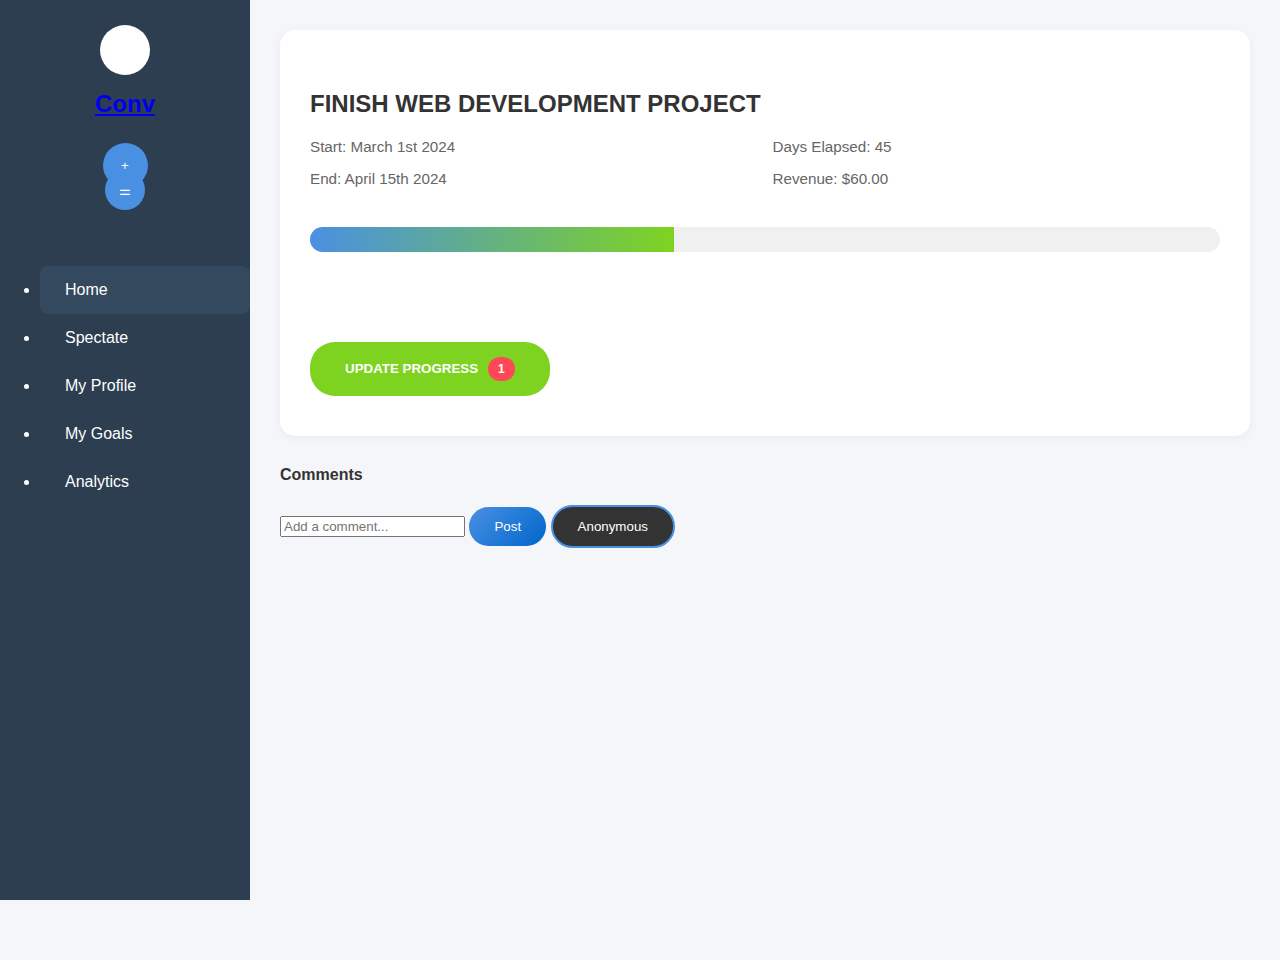
==== index.html @ 946d6f75 "Update index.html" ====
<!DOCTYPE html>
<html lang="en">
<head>
    <meta charset="UTF-8">
    <title>Goal Achiever</title>
    <link rel="stylesheet" href="styles.css">
    <style>
        :root {
            --sidebar-width: 250px;
            --collapsed-width: 80px;
            --primary-color: #4a90e2;
        }

        /* MAIN CONTENT STYLING */
        .example-goal {
            padding: 40px 30px;
            margin-bottom: 30px;
            min-height: 220px;
            display: flex;
            flex-direction: column;
            justify-content: space-between;
            background: white;
            border-radius: 15px;
            box-shadow: 0 2px 10px rgba(0,0,0,0.05);
        }

        .update-button {
            margin-top: 50px;
            align-self: flex-start;
        }

        .progress-bar {
            margin: 20px 0 40px 0;
        }

        /* BALANCE DISPLAY */
        .balance {
            position: fixed;
            top: 20px;
            right: 20px;
            background: var(--primary-color);
            color: white;
            padding: 12px 25px;
            border-radius: 25px;
            box-shadow: 0 2px 5px rgba(0,0,0,0.1);
            z-index: 1000;
        }
    </style>
</head>
<body>
    <!-- SIDEBAR -->
    <div class="sidebar" id="sidebar">
        <div class="sidebar-header">
            <a href="index.html" class="logo-link">
                <div class="logo-placeholder"></div>
                <h2 class="brand-name">Conv</h2>
            </a>
            <button class="toggle-btn" onclick="toggleSidebar()">☰</button>
            <button class="new-goal-btn" onclick="showCreateModal()">+</button>
        </div>

        <nav class="nav-items">
            <ul>
                <li class="nav-item"><a href="index.html">Home</a></li>
                <li class="nav-item"><a href="spectate.html">Spectate</a></li>
                <li class="nav-item"><a href="profile.html">My Profile</a></li>
                <li class="nav-item"><a href="goals.html">My Goals</a></li>
                <li class="nav-item"><a href="analytics.html">Analytics</a></li>
            </ul>
        </nav>
    </div>

    <!-- MAIN CONTENT -->
    <div class="main-content" id="mainContent">
        <!-- PINNED GOAL -->
        <div class="example-goal">
            <h2>FINISH WEB DEVELOPMENT PROJECT</h2>
            <div class="project-meta">
                <div>Start: March 1st 2024</div>
                <div>Days Elapsed: 45</div>
                <div>End: April 15th 2024</div>
                <div>Revenue: $60.00</div>
            </div>
            <div class="progress-bar">
                <div class="progress" style="width: 40%"></div>
            </div>
            <button class="update-button" onclick="updateProgress('example')">
                UPDATE PROGRESS
                <span class="pending-badge">1</span>
            </button>
        </div>

        <!-- COMMENT SYSTEM -->
        <div class="comment-section" id="commentSection">
            <h4>Comments</h4>
            <div class="comment-input-group">
                <input type="text" id="commentInput" placeholder="Add a comment...">
                <button class="comment-btn" onclick="postComment()">Post</button>
                <button class="comment-btn anonymous-btn" onclick="postComment(true)">Anonymous</button>
            </div>
        </div>

        <!-- CREATE GOAL MODAL -->
        <div class="modal" id="createModal">
            <h2>Create New Goal</h2>
            <input type="text" id="goalName" placeholder="Goal Name" class="form-input">
            <input type="date" id="startDate" class="form-input">
            <input type="date" id="endDate" class="form-input">
            <textarea id="goalDescription" class="form-input" placeholder="Description"></textarea>
            <div class="modal-actions">
                <button onclick="createGoal()">Create</button>
                <button onclick="hideCreateModal()">Cancel</button>
            </div>
        </div>
    </div>

    <script src="app.js"></script>
</body>
</html>
---- styles.css ----
:root {  
    --primary-color: #4a90e2;  
    --success-color: #7ed321;  
    --danger-color: #ff4757;  
    --bg-color: #2c3e50;  
    --sidebar-width: 250px;  
    --collapsed-width: 80px;  
    --text-color: #333;  
}  

body {  
    font-family: 'Segoe UI', Tahoma, Geneva, Verdana, sans-serif;  
    margin: 0;  
    background: #f5f6fa;  
    color: var(--text-color);  
    transition: margin-left 0.3s;  
}  

/* ======== SIDEBAR SYSTEM ======== */  
.sidebar {  
    width: var(--sidebar-width);  
    height: 100vh;  
    position: fixed;  
    top: 0;  
    left: 0;  
    background: var(--bg-color);  
    color: white;  
    transition: 0.3s;  
    overflow-x: hidden;  
    z-index: 1000;  
    display: flex;  
    flex-direction: column;  
}  

.sidebar-header {  
    padding: 25px 20px;  
    text-align: center;  
    min-height: 180px;  
    position: relative;  
}  

.logo-placeholder {  
    width: 50px;  
    height: 50px;  
    background: #fff;  
    border-radius: 50%;  
    margin: 0 auto 15px;  
}  

.brand-name {  
    margin: 0 0 25px 0;  
    font-size: 1.5rem;  
    transition: opacity 0.3s;  
}  

.new-goal-btn {  
    width: 45px;  
    height: 45px;  
    border-radius: 50%;  
    background: var(--primary-color);  
    color: white;  
    border: none;  
    cursor: pointer;  
    margin: 0 auto;  
    display: block;  
    position: relative;  
    z-index: 1;  
}  

.toggle-btn {  
    position: absolute;  
    bottom: 20px;  
    left: 50%;  
    transform: translateX(-50%);  
    background: var(--primary-color);  
    color: white;  
    width: 40px;  
    height: 40px;  
    border-radius: 50%;  
    border: none;  
    cursor: pointer;  
    margin-top: auto;  
}  

/* Collapsed State */  
.sidebar.collapsed {  
    width: var(--collapsed-width);  
}  

.sidebar.collapsed .brand-name,  
.sidebar.collapsed .nav-items {  
    display: none;  
}  

.sidebar.collapsed .logo-placeholder {  
    margin: 15px auto;  
}  

.sidebar.collapsed .new-goal-btn {  
    margin: 10px auto;  
}  

/* Navigation */  
.nav-items {  
    list-style: none;  
    padding: 0;  
    margin: 20px 0;  
    flex-grow: 1;  
}  

.nav-item {  
    padding: 15px 25px;  
    cursor: pointer;  
    transition: 0.2s;  
}  

.nav-item:hover {  
    background-color: #34495e;  
}  

.nav-item a {  
    color: inherit;  
    text-decoration: none;  
    display: block;  
    width: 100%;  
}  

/* Active State */  
.nav-item.active {  
    background: #34495e;  
    border-radius: 8px;  
}  

/* ======== MAIN CONTENT ======== */  
.main-content {  
    margin-left: var(--sidebar-width);  
    padding: 30px;  
    transition: margin-left 0.3s;  
    min-height: 100vh;  
}  

.sidebar.collapsed ~ .main-content {  
    margin-left: var(--collapsed-width);  
}  

/* ======== GOAL SYSTEM ======== */  
.progress-header {  
    background: white;  
    padding: 25px;  
    border-radius: 15px;  
    margin-bottom: 40px;  
    box-shadow: 0 2px 10px rgba(0,0,0,0.05);  
}  

.project-title {  
    font-size: 1.6rem;  
    margin-bottom: 10px;  
    color: var(--primary-color);  
}  

.project-meta {  
    display: grid;  
    grid-template-columns: repeat(2, 1fr);  
    gap: 15px;  
    margin-bottom: 20px;  
    color: #666;  
    font-size: 0.95rem;  
}  

.progress-bar {  
    height: 25px;  
    background: #f0f0f0;  
    border-radius: 15px;  
    overflow: hidden;  
}  

.progress {  
    height: 100%;  
    background: linear-gradient(90deg, var(--primary-color), var(--success-color));  
    transition: width 0.5s ease;  
}  

/* ======== BUTTONS ======== */  
.update-section {  
    margin: 40px 0 20px 0;  
}  

.update-button {  
    padding: 15px 35px;  
    background: var(--success-color);  
    border: none;  
    border-radius: 25px;  
    color: white;  
    font-weight: bold;  
    cursor: pointer;  
    transition: transform 0.2s;  
    display: flex;  
    align-items: center;  
}  

.comment-btn {  
    background: linear-gradient(135deg, var(--primary-color), #0066cc);  
    border-radius: 25px;  
    padding: 12px 25px;  
    border: none;  
    color: white !important;  
    transition: transform 0.2s;  
}  

.anonymous-btn {  
    background: #333 !important;  
    border: 2px solid var(--primary-color) !important;  
}  

/* ======== MISC COMPONENTS ======== */  
.balance {  
    position: fixed;  
    top: 20px;  
    right: 20px;  
    background: var(--primary-color);  
    color: white;  
    padding: 12px 25px;  
    border-radius: 25px;  
    box-shadow: 0 2px 5px rgba(0,0,0,0.1);  
    z-index: 1000;  
}  

.modal {  
    display: none;  
    position: fixed;  
    top: 50%;  
    left: 50%;  
    transform: translate(-50%, -50%);  
    background: white;  
    border-radius: 15px;  
    padding: 30px;  
    box-shadow: 0 0 30px rgba(0,0,0,0.2);  
    z-index: 1001;  
    max-width: 500px;  
    width: 90%;  
}  

.notification-panel {  
    position: fixed;  
    bottom: 30px;  
    right: 30px;  
    padding: 15px 25px;  
    border-radius: 10px;  
    color: white;  
    animation: slideIn 0.5s ease, fadeOut 1s ease 4s forwards;  
}  

@keyframes slideIn {  
    from { transform: translateX(100%); }  
    to { transform: translateX(0); }  
}  

@keyframes fadeOut {  
    from { opacity: 1; }  
    to { opacity: 0; }  
}  

.pending-notification {  
    background: var(--danger-color);  
}  

.success-notification {  
    background: var(--success-color);  
}  

.example-goal {  
    background: white;  
    padding: 25px;  
    border-radius: 15px;  
    box-shadow: 0 2px 10px rgba(0,0,0,0.05);  
    margin-bottom: 25px;  
}  

.form-input {  
    display: block;  
    width: 100%;  
    padding: 10px;  
    margin: 10px 0;  
    border: 1px solid #ddd;  
    border-radius: 5px;  
}  

.modal-actions {  
    display: flex;  
    gap: 10px;  
    margin-top: 20px;  
}  

.modal-actions button {  
    flex: 1;  
    padding: 10px;  
    border: none;  
    border-radius: 5px;  
    cursor: pointer;  
}  

.pending-badge {  
    background: var(--danger-color);  
    color: white;  
    padding: 5px 10px;  
    border-radius: 15px;  
    margin-left: 10px;  
    font-size: 0.9em;  
}  

#Conv { /* If it's using an ID */
  color: white !important;
}

/* OR if it's a class or HTML element */
h1, .header-title { 
  color: white !important;
}

#Conv {
  text-decoration: none !important;
  border-bottom: none !important;
}
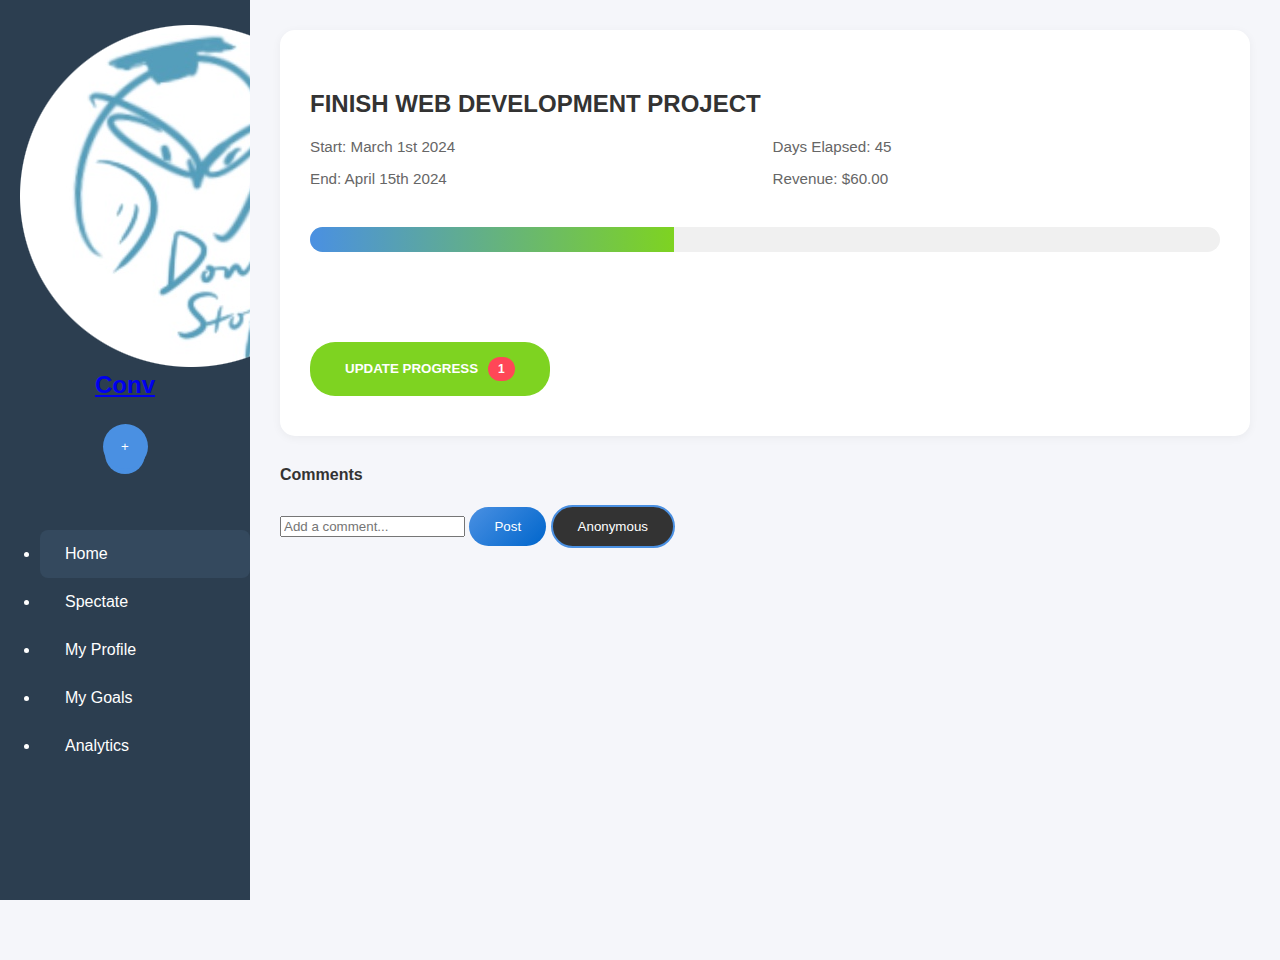
==== commit 807e7600: "Update index.html" ====
--- a/index.html
+++ b/index.html
@@ -52,7 +52,7 @@
     <div class="sidebar" id="sidebar">
         <div class="sidebar-header">
             <a href="index.html" class="logo-link">
-                <div class="logo-placeholder"></div>
+                <img src="logo.jpg" alt="Conv Logo" class="logo-image">
                 <h2 class="brand-name">Conv</h2>
             </a>
             <button class="toggle-btn" onclick="toggleSidebar()">☰</button>
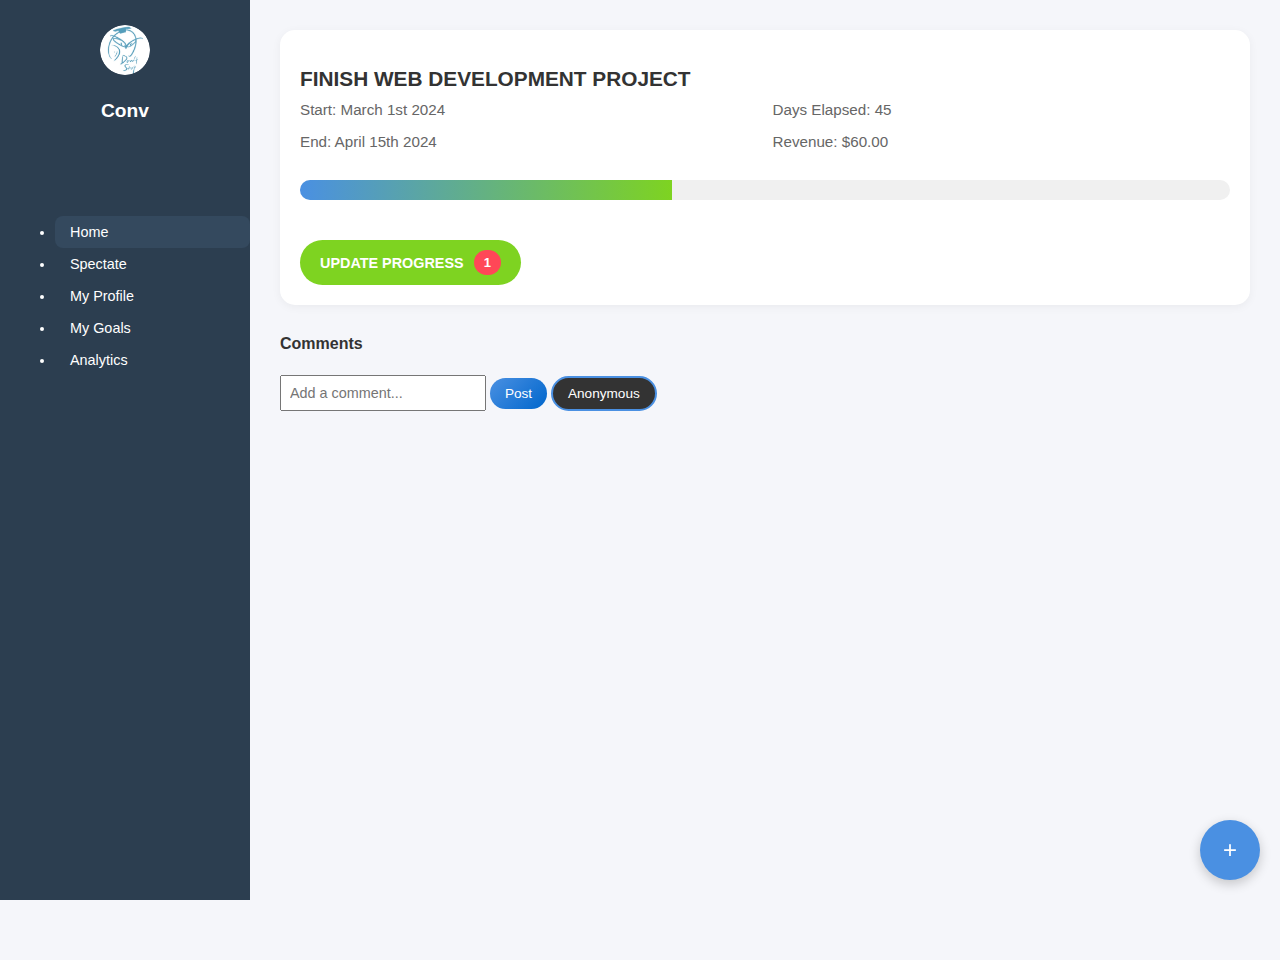
==== commit c336e12a: "Update index.html" ====
--- a/index.html
+++ b/index.html
@@ -9,6 +9,30 @@
             --sidebar-width: 250px;
             --collapsed-width: 80px;
             --primary-color: #4a90e2;
+        }
+
+        /* NEW FLOATING BUTTON STYLES */
+        .floating-new-goal-btn {
+            position: fixed;
+            bottom: 20px;
+            right: 20px;
+            width: 60px;
+            height: 60px;
+            border-radius: 50%;
+            background: var(--primary-color);
+            color: white;
+            border: none;
+            cursor: pointer;
+            box-shadow: 0 4px 12px rgba(0,0,0,0.2);
+            font-size: 1.5rem;
+            z-index: 1000;
+        }
+
+        /* UPDATED SIDEBAR TOGGLE POSITION */
+        .sidebar-footer {
+            margin-top: auto;
+            padding: 20px;
+            text-align: center;
         }
 
         /* MAIN CONTENT STYLING */
@@ -55,8 +79,6 @@
                 <img src="logo.jpg" alt="Conv Logo" class="logo-image">
                 <h2 class="brand-name">Conv</h2>
             </a>
-            <button class="toggle-btn" onclick="toggleSidebar()">☰</button>
-            <button class="new-goal-btn" onclick="showCreateModal()">+</button>
         </div>
 
         <nav class="nav-items">
@@ -68,6 +90,11 @@
                 <li class="nav-item"><a href="analytics.html">Analytics</a></li>
             </ul>
         </nav>
+
+        <!-- COLLAPSE BUTTON AT BOTTOM OF SIDEBAR -->
+        <div class="sidebar-footer">
+            <button class="toggle-btn" onclick="toggleSidebar()">☰</button>
+        </div>
     </div>
 
     <!-- MAIN CONTENT -->
@@ -114,6 +141,9 @@
         </div>
     </div>
 
+    <!-- NEW FLOATING BUTTON AT BOTTOM RIGHT -->
+    <button class="floating-new-goal-btn" onclick="showCreateModal()">+</button>
+
     <script src="app.js"></script>
 </body>
 </html>
--- a/styles.css
+++ b/styles.css
@@ -211,6 +211,38 @@
     background: #333 !important;  
     border: 2px solid var(--primary-color) !important;  
 }  
+
+/* ======== NOTIFICATION SYSTEM ======== */
+.notification-panel {
+    position: fixed;
+    bottom: 30px;
+    right: 30px;
+    padding: 15px 25px;
+    border-radius: 10px;
+    color: white;
+    font-weight: 500;
+    z-index: 9999;
+    box-shadow: 0 3px 10px rgba(0,0,0,0.2);
+    animation: slideIn 0.3s ease, fadeOut 0.5s ease 2.5s forwards;
+}
+
+.success-notification {
+    background: #4CAF50;
+}
+
+.danger-notification {
+    background: #f44336;
+}
+
+@keyframes slideIn {
+    from { transform: translateX(100%); }
+    to { transform: translateX(0); }
+}
+
+@keyframes fadeOut {
+    from { opacity: 1; }
+    to { opacity: 0; }
+}
 
 /* ======== MISC COMPONENTS ======== */  
 .balance {  
@@ -240,34 +272,6 @@
     width: 90%;  
 }  
 
-.notification-panel {  
-    position: fixed;  
-    bottom: 30px;  
-    right: 30px;  
-    padding: 15px 25px;  
-    border-radius: 10px;  
-    color: white;  
-    animation: slideIn 0.5s ease, fadeOut 1s ease 4s forwards;  
-}  
-
-@keyframes slideIn {  
-    from { transform: translateX(100%); }  
-    to { transform: translateX(0); }  
-}  
-
-@keyframes fadeOut {  
-    from { opacity: 1; }  
-    to { opacity: 0; }  
-}  
-
-.pending-notification {  
-    background: var(--danger-color);  
-}  
-
-.success-notification {  
-    background: var(--success-color);  
-}  
-
 .example-goal {  
     background: white;  
     padding: 25px;  
@@ -308,16 +312,112 @@
     font-size: 0.9em;  
 }  
 
-#Conv { /* If it's using an ID */
-  color: white !important;
-}
-
-/* OR if it's a class or HTML element */
-h1, .header-title { 
-  color: white !important;
-}
-
-#Conv {
-  text-decoration: none !important;
-  border-bottom: none !important;
-}
+#Conv {  
+  color: white !important;  
+  text-decoration: none !important;  
+  border-bottom: none !important;  
+}  
+
+.logo-image {  
+  width: 50px;  
+  height: 50px;  
+  object-fit: contain;  
+  border-radius: 50%;  
+  margin: 0 auto 15px;  
+}  
+
+.logo-link {  
+  display: flex;  
+  flex-direction: column;  
+  align-items: center;  
+  text-decoration: none;  
+  margin-bottom: 25px;  
+}  
+
+.brand-name {  
+  font-size: 1.5rem;  
+  color: white;  
+  margin: 15px 0 0 0;  
+}  
+
+.logo-placeholder {  
+  display: none !important;  
+}  
+
+.sidebar-header {  
+  padding: 25px 20px;  
+  text-align: center;  
+  position: relative;  
+  min-height: auto;  
+}  
+
+.new-goal-btn {  
+  position: absolute;  
+  bottom: 20px;  
+  left: 50%;  
+  transform: translateX(-50%);  
+}  
+
+.toggle-btn {  
+  display: none;  
+}
+
+/* ======== QUICK FIXES FOR OVERSIZED ELEMENTS ======== */
+/* Base font size reduction */
+body {
+  font-size: 14px !important;
+}
+
+/* Header sizing fixes */
+.brand-name {
+  font-size: 1.2rem !important;
+  margin: 10px 0 !important;
+}
+
+/* Navigation menu fixes */
+.nav-items {
+  font-size: 0.9rem !important;
+  padding-left: 15px !important;
+}
+
+.nav-item {
+  padding: 8px 15px !important;
+}
+
+/* Goal section sizing */
+.example-goal {
+  padding: 20px !important;
+  min-height: auto !important;
+}
+
+.example-goal h2 {
+  font-size: 1.3rem !important;
+  margin-bottom: 10px !important;
+}
+
+/* Progress section fixes */
+.update-button {
+  margin-top: 20px !important;
+  padding: 10px 20px !important;
+  font-size: 0.9rem !important;
+}
+
+.progress-bar {
+  margin: 10px 0 20px 0 !important;
+  height: 20px !important;
+}
+
+/* Comments section fixes */
+.comment-section h4 {
+  font-size: 1rem !important;
+}
+
+.comment-input-group input {
+  padding: 8px !important;
+  font-size: 0.9rem !important;
+}
+
+.comment-btn {
+  padding: 8px 15px !important;
+  font-size: 0.85rem !important;
+}
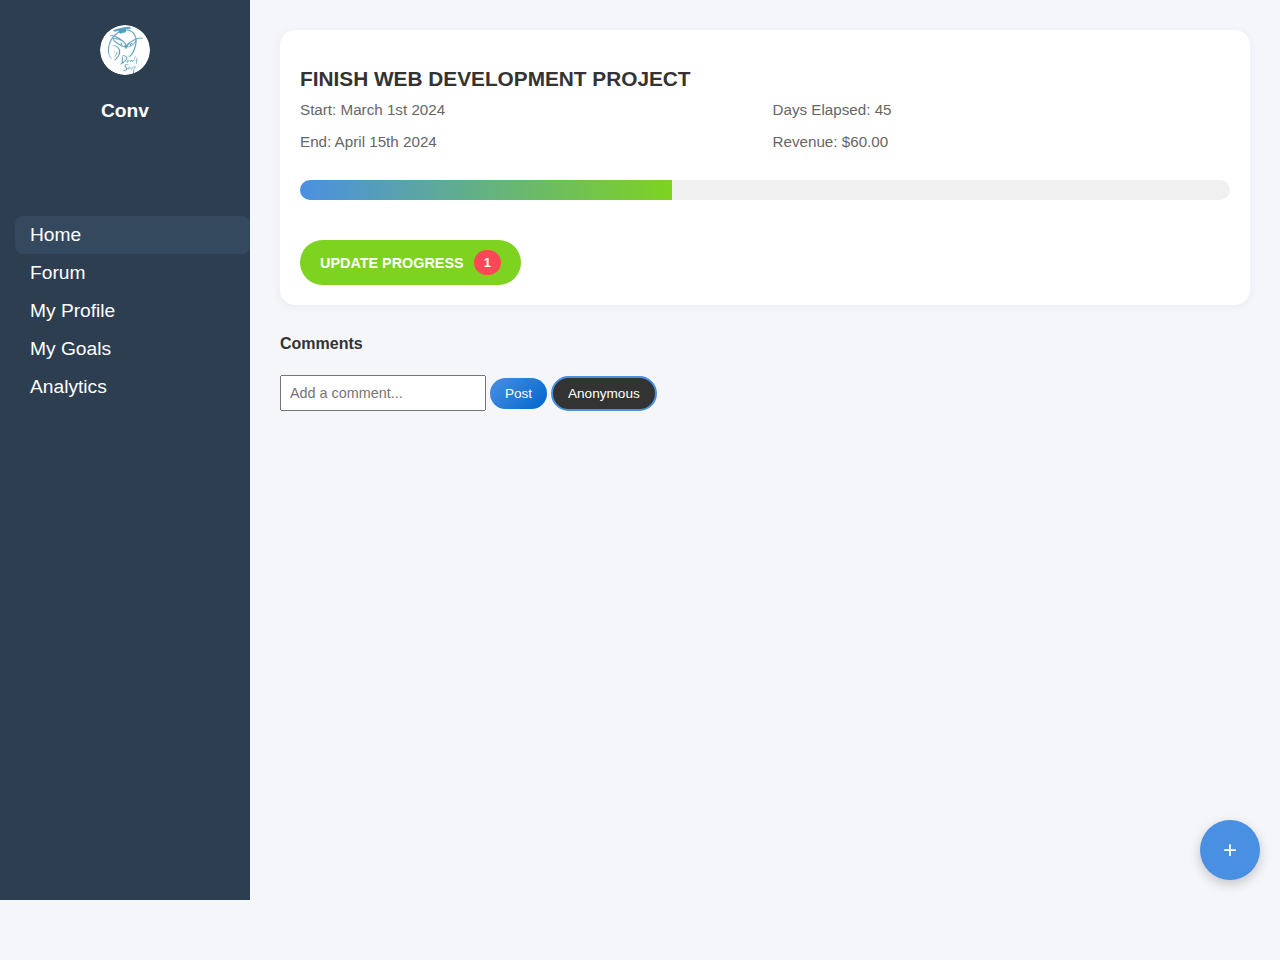
==== commit a2266655: "Update index.html" ====
--- a/index.html
+++ b/index.html
@@ -11,7 +11,23 @@
             --primary-color: #4a90e2;
         }
 
-        /* NEW FLOATING BUTTON STYLES */
+        /* SIDEBAR IMPROVEMENTS */
+        .nav-items ul {
+            list-style-type: none;
+            padding-left: 0;
+        }
+
+        .nav-items a {
+            font-size: 1.2rem;
+            color: white;
+            text-decoration: none;
+        }
+
+        .nav-item {
+            padding: 15px 25px;
+        }
+
+        /* FLOATING BUTTON */
         .floating-new-goal-btn {
             position: fixed;
             bottom: 20px;
@@ -26,13 +42,6 @@
             box-shadow: 0 4px 12px rgba(0,0,0,0.2);
             font-size: 1.5rem;
             z-index: 1000;
-        }
-
-        /* UPDATED SIDEBAR TOGGLE POSITION */
-        .sidebar-footer {
-            margin-top: auto;
-            padding: 20px;
-            text-align: center;
         }
 
         /* MAIN CONTENT STYLING */
@@ -69,6 +78,13 @@
             box-shadow: 0 2px 5px rgba(0,0,0,0.1);
             z-index: 1000;
         }
+
+        /* SIDEBAR FOOTER */
+        .sidebar-footer {
+            margin-top: auto;
+            padding: 20px;
+            text-align: center;
+        }
     </style>
 </head>
 <body>
@@ -84,14 +100,14 @@
         <nav class="nav-items">
             <ul>
                 <li class="nav-item"><a href="index.html">Home</a></li>
-                <li class="nav-item"><a href="spectate.html">Spectate</a></li>
+                <li class="nav-item"><a href="spectate.html">Forum</a></li>
                 <li class="nav-item"><a href="profile.html">My Profile</a></li>
                 <li class="nav-item"><a href="goals.html">My Goals</a></li>
                 <li class="nav-item"><a href="analytics.html">Analytics</a></li>
             </ul>
         </nav>
 
-        <!-- COLLAPSE BUTTON AT BOTTOM OF SIDEBAR -->
+        <!-- COLLAPSE BUTTON -->
         <div class="sidebar-footer">
             <button class="toggle-btn" onclick="toggleSidebar()">☰</button>
         </div>
@@ -141,7 +157,7 @@
         </div>
     </div>
 
-    <!-- NEW FLOATING BUTTON AT BOTTOM RIGHT -->
+    <!-- FLOATING BUTTON -->
     <button class="floating-new-goal-btn" onclick="showCreateModal()">+</button>
 
     <script src="app.js"></script>
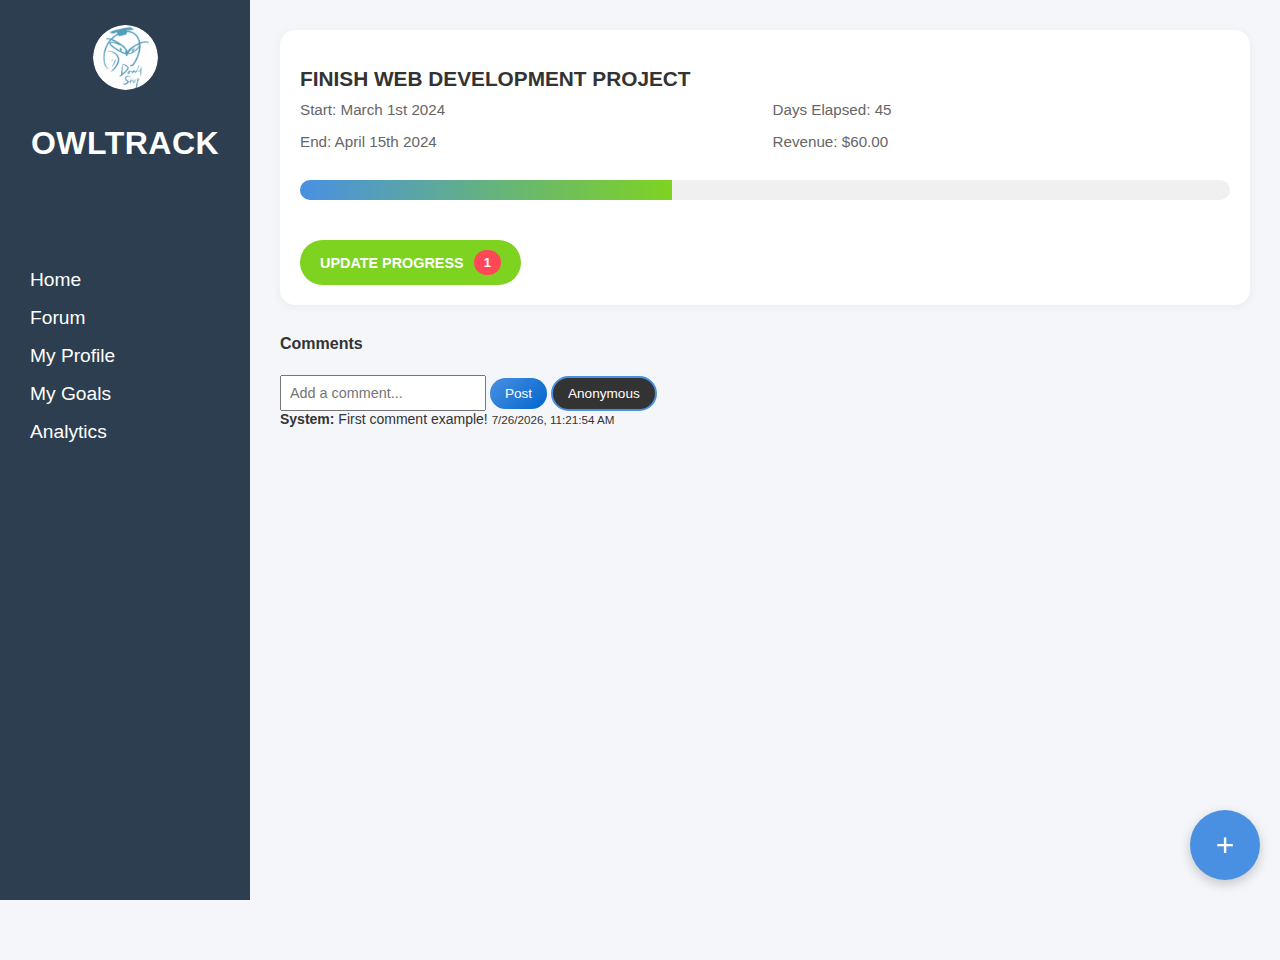
==== commit 97df0bef: "Update index.html" ====
--- a/index.html
+++ b/index.html
@@ -2,7 +2,7 @@
 <html lang="en">
 <head>
     <meta charset="UTF-8">
-    <title>Goal Achiever</title>
+    <title>Goal Achiever - Owltrack</title>
     <link rel="stylesheet" href="styles.css">
     <style>
         :root {
@@ -11,6 +11,19 @@
             --primary-color: #4a90e2;
         }
 
+        /* ENHANCED LOGO AND BRANDING */
+        .logo-image {
+            width: 65px !important;  /* Increased from 50px */
+            height: 65px !important;
+            margin: 0 auto 20px !important;
+        }
+
+        .brand-name {
+            font-size: 2rem !important;  /* Increased from 1.5rem */
+            margin: 15px 0 !important;
+            letter-spacing: 0.5px;
+        }
+
         /* SIDEBAR IMPROVEMENTS */
         .nav-items ul {
             list-style-type: none;
@@ -25,6 +38,7 @@
 
         .nav-item {
             padding: 15px 25px;
+            transition: background 0.3s ease;
         }
 
         /* FLOATING BUTTON */
@@ -32,16 +46,19 @@
             position: fixed;
             bottom: 20px;
             right: 20px;
-            width: 60px;
-            height: 60px;
+            width: 70px;  /* Slightly larger */
+            height: 70px;
             border-radius: 50%;
             background: var(--primary-color);
             color: white;
             border: none;
             cursor: pointer;
             box-shadow: 0 4px 12px rgba(0,0,0,0.2);
-            font-size: 1.5rem;
+            font-size: 2rem;  /* Larger "+" symbol */
             z-index: 1000;
+            display: flex;
+            align-items: center;
+            justify-content: center;
         }
 
         /* MAIN CONTENT STYLING */
@@ -60,6 +77,8 @@
         .update-button {
             margin-top: 50px;
             align-self: flex-start;
+            padding: 15px 35px;
+            font-size: 1.1rem;
         }
 
         .progress-bar {
@@ -73,17 +92,23 @@
             right: 20px;
             background: var(--primary-color);
             color: white;
-            padding: 12px 25px;
+            padding: 15px 30px;
             border-radius: 25px;
             box-shadow: 0 2px 5px rgba(0,0,0,0.1);
             z-index: 1000;
+            font-size: 1.1rem;
         }
 
         /* SIDEBAR FOOTER */
         .sidebar-footer {
             margin-top: auto;
-            padding: 20px;
+            padding: 25px;
             text-align: center;
+        }
+
+        .toggle-btn {
+            font-size: 1.5rem;
+            padding: 12px;
         }
     </style>
 </head>
@@ -92,8 +117,8 @@
     <div class="sidebar" id="sidebar">
         <div class="sidebar-header">
             <a href="index.html" class="logo-link">
-                <img src="logo.jpg" alt="Conv Logo" class="logo-image">
-                <h2 class="brand-name">Conv</h2>
+                <img src="logo.jpg" alt="Owltrack Logo" class="logo-image">
+                <h2 class="brand-name">OWLTRACK</h2>
             </a>
         </div>
 
@@ -141,6 +166,9 @@
                 <button class="comment-btn" onclick="postComment()">Post</button>
                 <button class="comment-btn anonymous-btn" onclick="postComment(true)">Anonymous</button>
             </div>
+            <div class="comments-container" id="commentsContainer">
+                <!-- Comments will be dynamically inserted here -->
+            </div>
         </div>
 
         <!-- CREATE GOAL MODAL -->
@@ -160,6 +188,38 @@
     <!-- FLOATING BUTTON -->
     <button class="floating-new-goal-btn" onclick="showCreateModal()">+</button>
 
-    <script src="app.js"></script>
+    <script>
+        // Comment System Functionality
+        let comments = [
+            {text: "First comment example!", author: "System", date: new Date().toLocaleString()}
+        ];
+
+        function displayComments() {
+            const container = document.getElementById('commentsContainer');
+            container.innerHTML = comments.map(comment => `
+                <div class="comment">
+                    <strong>${comment.author}:</strong> 
+                    ${comment.text}
+                    <small>${comment.date}</small>
+                </div>
+            `).join('');
+        }
+
+        function postComment(isAnonymous = false) {
+            const input = document.getElementById('commentInput');
+            if (input.value.trim()) {
+                comments.push({
+                    text: input.value,
+                    author: isAnonymous ? 'Anonymous' : 'You',
+                    date: new Date().toLocaleString()
+                });
+                input.value = '';
+                displayComments();
+            }
+        }
+
+        // Initialize comments
+        displayComments();
+    </script>
 </body>
 </html>
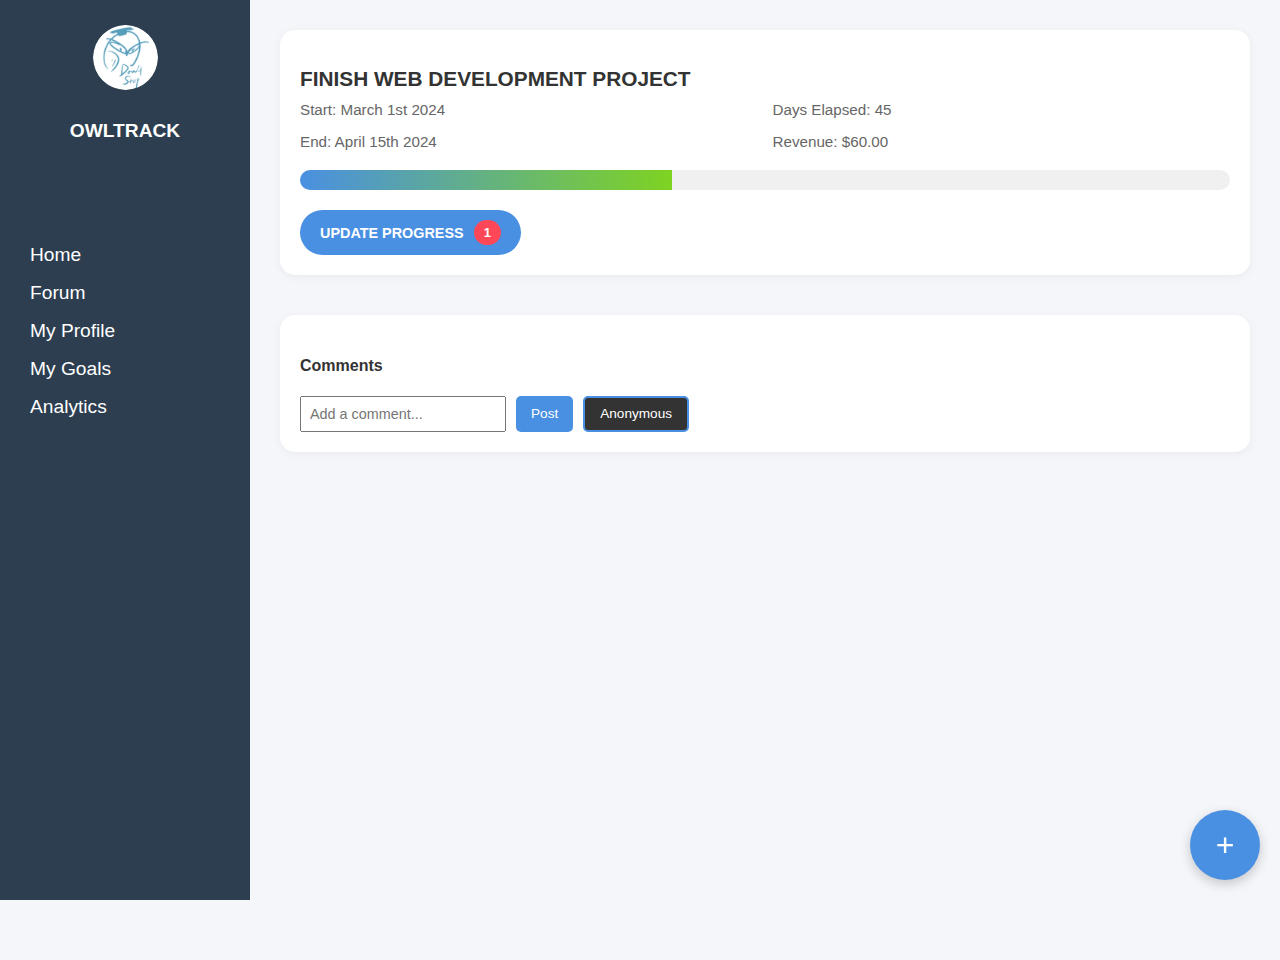
==== commit c9111ab5: "Update index.html" ====
--- a/index.html
+++ b/index.html
@@ -11,34 +11,89 @@
             --primary-color: #4a90e2;
         }
 
+        /* SIDEBAR COLLAPSE STYLES */
+        .sidebar {
+            width: var(--sidebar-width);
+            height: 100vh;
+            position: fixed;
+            background: #2c3e50;
+            transition: width 0.3s ease;
+            overflow: hidden;
+        }
+
+        .sidebar.collapsed {
+            width: var(--collapsed-width);
+        }
+
+        .sidebar.collapsed .brand-name,
+        .sidebar.collapsed .nav-items,
+        .sidebar.collapsed .logo-link {
+            display: none;
+        }
+
+        .sidebar.collapsed .logo-image {
+            width: 50px;
+            height: 50px;
+            margin: 15px auto;
+            display: block;
+        }
+
         /* ENHANCED LOGO AND BRANDING */
         .logo-image {
-            width: 65px !important;  /* Increased from 50px */
-            height: 65px !important;
-            margin: 0 auto 20px !important;
+            width: 65px;
+            height: 65px;
+            margin: 0 auto 20px;
+            display: block;
+            transition: all 0.3s ease;
         }
 
         .brand-name {
-            font-size: 2rem !important;  /* Increased from 1.5rem */
-            margin: 15px 0 !important;
-            letter-spacing: 0.5px;
-        }
-
-        /* SIDEBAR IMPROVEMENTS */
+            font-size: 2rem;
+            margin: 15px 0;
+            text-align: center;
+            color: white;
+            transition: opacity 0.3s ease;
+        }
+
+        /* NAVIGATION STYLES */
         .nav-items ul {
             list-style-type: none;
             padding-left: 0;
         }
 
-        .nav-items a {
-            font-size: 1.2rem;
-            color: white;
-            text-decoration: none;
-        }
-
         .nav-item {
             padding: 15px 25px;
             transition: background 0.3s ease;
+        }
+
+        .nav-item a {
+            font-size: 1.2rem;
+            color: white;
+            text-decoration: none;
+            display: block;
+        }
+
+        .nav-item:hover {
+            background-color: #34495e;
+        }
+
+        /* COLLAPSE BUTTON STYLES */
+        .sidebar-footer {
+            margin-top: auto;
+            padding: 25px;
+            text-align: center;
+        }
+
+        .toggle-btn {
+            background: var(--primary-color);
+            color: white;
+            border: none;
+            padding: 12px;
+            border-radius: 5px;
+            cursor: pointer;
+            width: 100%;
+            font-size: 1.5rem;
+            transition: transform 0.3s ease;
         }
 
         /* FLOATING BUTTON */
@@ -46,7 +101,7 @@
             position: fixed;
             bottom: 20px;
             right: 20px;
-            width: 70px;  /* Slightly larger */
+            width: 70px;
             height: 70px;
             border-radius: 50%;
             background: var(--primary-color);
@@ -54,7 +109,7 @@
             border: none;
             cursor: pointer;
             box-shadow: 0 4px 12px rgba(0,0,0,0.2);
-            font-size: 2rem;  /* Larger "+" symbol */
+            font-size: 2rem;
             z-index: 1000;
             display: flex;
             align-items: center;
@@ -62,13 +117,20 @@
         }
 
         /* MAIN CONTENT STYLING */
+        .main-content {
+            margin-left: var(--sidebar-width);
+            padding: 30px;
+            transition: margin-left 0.3s ease;
+            min-height: 100vh;
+        }
+
+        .sidebar.collapsed ~ .main-content {
+            margin-left: var(--collapsed-width);
+        }
+
         .example-goal {
             padding: 40px 30px;
             margin-bottom: 30px;
-            min-height: 220px;
-            display: flex;
-            flex-direction: column;
-            justify-content: space-between;
             background: white;
             border-radius: 15px;
             box-shadow: 0 2px 10px rgba(0,0,0,0.05);
@@ -76,39 +138,37 @@
 
         .update-button {
             margin-top: 50px;
-            align-self: flex-start;
             padding: 15px 35px;
             font-size: 1.1rem;
-        }
-
-        .progress-bar {
-            margin: 20px 0 40px 0;
-        }
-
-        /* BALANCE DISPLAY */
-        .balance {
-            position: fixed;
-            top: 20px;
-            right: 20px;
-            background: var(--primary-color);
-            color: white;
-            padding: 15px 30px;
+            background: var(--primary-color);
+            color: white;
+            border: none;
             border-radius: 25px;
-            box-shadow: 0 2px 5px rgba(0,0,0,0.1);
-            z-index: 1000;
-            font-size: 1.1rem;
-        }
-
-        /* SIDEBAR FOOTER */
-        .sidebar-footer {
-            margin-top: auto;
-            padding: 25px;
-            text-align: center;
-        }
-
-        .toggle-btn {
-            font-size: 1.5rem;
-            padding: 12px;
+            cursor: pointer;
+        }
+
+        /* COMMENT SYSTEM STYLES */
+        .comment-section {
+            margin-top: 40px;
+            padding: 20px;
+            background: white;
+            border-radius: 15px;
+            box-shadow: 0 2px 10px rgba(0,0,0,0.05);
+        }
+
+        .comment-input-group {
+            display: flex;
+            gap: 10px;
+            margin-top: 15px;
+        }
+
+        .comment-btn {
+            padding: 10px 20px;
+            background: var(--primary-color);
+            color: white;
+            border: none;
+            border-radius: 5px;
+            cursor: pointer;
         }
     </style>
 </head>
@@ -166,9 +226,7 @@
                 <button class="comment-btn" onclick="postComment()">Post</button>
                 <button class="comment-btn anonymous-btn" onclick="postComment(true)">Anonymous</button>
             </div>
-            <div class="comments-container" id="commentsContainer">
-                <!-- Comments will be dynamically inserted here -->
-            </div>
+            <div class="comments-container" id="commentsContainer"></div>
         </div>
 
         <!-- CREATE GOAL MODAL -->
@@ -189,10 +247,29 @@
     <button class="floating-new-goal-btn" onclick="showCreateModal()">+</button>
 
     <script>
-        // Comment System Functionality
-        let comments = [
-            {text: "First comment example!", author: "System", date: new Date().toLocaleString()}
-        ];
+        // Sidebar Toggle Function
+        function toggleSidebar() {
+            const sidebar = document.getElementById('sidebar');
+            sidebar.classList.toggle('collapsed');
+            document.querySelector('.toggle-btn').textContent = 
+                sidebar.classList.contains('collapsed') ? '→' : '☰';
+        }
+
+        // Comment System
+        let comments = [];
+        function postComment(isAnonymous = false) {
+            const input = document.getElementById('commentInput');
+            if (input.value.trim()) {
+                const comment = {
+                    text: input.value,
+                    author: isAnonymous ? 'Anonymous' : 'You',
+                    date: new Date().toLocaleString()
+                };
+                comments.push(comment);
+                input.value = '';
+                displayComments();
+            }
+        }
 
         function displayComments() {
             const container = document.getElementById('commentsContainer');
@@ -205,19 +282,6 @@
             `).join('');
         }
 
-        function postComment(isAnonymous = false) {
-            const input = document.getElementById('commentInput');
-            if (input.value.trim()) {
-                comments.push({
-                    text: input.value,
-                    author: isAnonymous ? 'Anonymous' : 'You',
-                    date: new Date().toLocaleString()
-                });
-                input.value = '';
-                displayComments();
-            }
-        }
-
         // Initialize comments
         displayComments();
     </script>
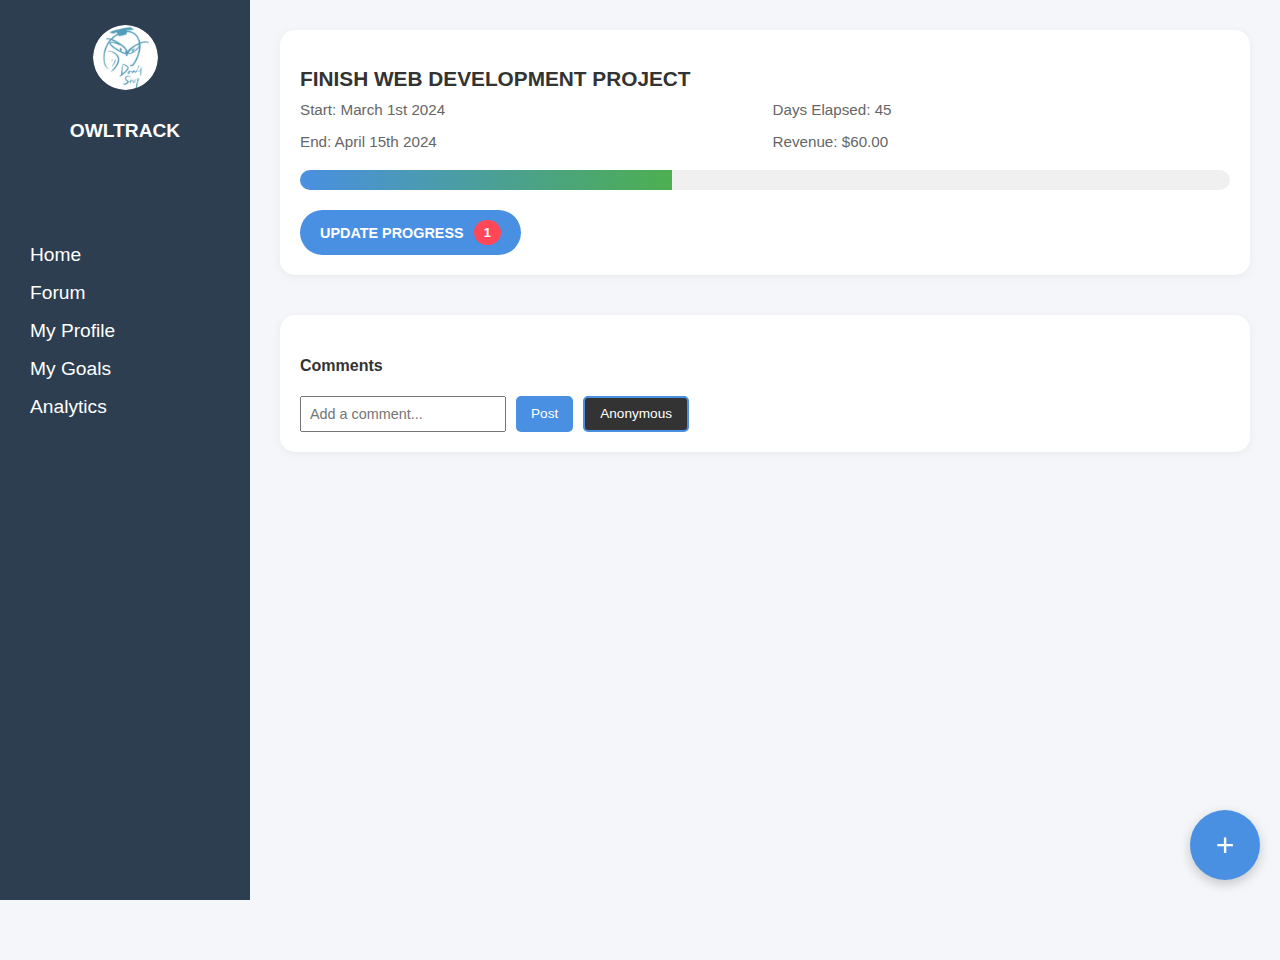
==== commit 527678f5: "Update index.html" ====
--- a/index.html
+++ b/index.html
@@ -9,9 +9,51 @@
             --sidebar-width: 250px;
             --collapsed-width: 80px;
             --primary-color: #4a90e2;
-        }
-
-        /* SIDEBAR COLLAPSE STYLES */
+            --success-color: #4CAF50;
+        }
+
+        /* NOTIFICATION STYLES */
+        .notification {
+            position: fixed;
+            bottom: 20px;
+            left: 20px;
+            background: var(--success-color);
+            color: white;
+            padding: 15px 25px;
+            border-radius: 8px;
+            box-shadow: 0 3px 6px rgba(0,0,0,0.16);
+            display: none;
+            z-index: 2000;
+            animation: slideIn 0.3s ease, fadeOut 0.5s ease 3s forwards;
+        }
+
+        @keyframes slideIn {
+            from { transform: translateY(100%); opacity: 0; }
+            to { transform: translateY(0); opacity: 1; }
+        }
+
+        @keyframes fadeOut {
+            from { opacity: 1; }
+            to { opacity: 0; }
+        }
+
+        /* MODAL STYLES */
+        .modal {
+            display: none;
+            position: fixed;
+            top: 50%;
+            left: 50%;
+            transform: translate(-50%, -50%);
+            background: white;
+            padding: 30px;
+            border-radius: 12px;
+            box-shadow: 0 0 20px rgba(0,0,0,0.2);
+            z-index: 2000;
+            width: 90%;
+            max-width: 500px;
+        }
+
+        /* REMAINING STYLES FROM BEFORE... */
         .sidebar {
             width: var(--sidebar-width);
             height: 100vh;
@@ -38,7 +80,6 @@
             display: block;
         }
 
-        /* ENHANCED LOGO AND BRANDING */
         .logo-image {
             width: 65px;
             height: 65px;
@@ -55,7 +96,6 @@
             transition: opacity 0.3s ease;
         }
 
-        /* NAVIGATION STYLES */
         .nav-items ul {
             list-style-type: none;
             padding-left: 0;
@@ -77,7 +117,6 @@
             background-color: #34495e;
         }
 
-        /* COLLAPSE BUTTON STYLES */
         .sidebar-footer {
             margin-top: auto;
             padding: 25px;
@@ -96,7 +135,6 @@
             transition: transform 0.3s ease;
         }
 
-        /* FLOATING BUTTON */
         .floating-new-goal-btn {
             position: fixed;
             bottom: 20px;
@@ -116,7 +154,6 @@
             justify-content: center;
         }
 
-        /* MAIN CONTENT STYLING */
         .main-content {
             margin-left: var(--sidebar-width);
             padding: 30px;
@@ -147,7 +184,6 @@
             cursor: pointer;
         }
 
-        /* COMMENT SYSTEM STYLES */
         .comment-section {
             margin-top: 40px;
             padding: 20px;
@@ -192,7 +228,6 @@
             </ul>
         </nav>
 
-        <!-- COLLAPSE BUTTON -->
         <div class="sidebar-footer">
             <button class="toggle-btn" onclick="toggleSidebar()">☰</button>
         </div>
@@ -212,7 +247,7 @@
             <div class="progress-bar">
                 <div class="progress" style="width: 40%"></div>
             </div>
-            <button class="update-button" onclick="updateProgress('example')">
+            <button class="update-button" onclick="updateProgress()">
                 UPDATE PROGRESS
                 <span class="pending-badge">1</span>
             </button>
@@ -246,13 +281,51 @@
     <!-- FLOATING BUTTON -->
     <button class="floating-new-goal-btn" onclick="showCreateModal()">+</button>
 
+    <!-- NOTIFICATION -->
+    <div class="notification" id="notification"></div>
+
     <script>
-        // Sidebar Toggle Function
+        // Sidebar Toggle
         function toggleSidebar() {
             const sidebar = document.getElementById('sidebar');
             sidebar.classList.toggle('collapsed');
             document.querySelector('.toggle-btn').textContent = 
                 sidebar.classList.contains('collapsed') ? '→' : '☰';
+        }
+
+        // Modal Controls
+        function showCreateModal() {
+            document.getElementById('createModal').style.display = 'block';
+        }
+
+        function hideCreateModal() {
+            document.getElementById('createModal').style.display = 'none';
+        }
+
+        // Goal Creation
+        function createGoal() {
+            const notification = document.getElementById('notification');
+            notification.textContent = "🎉 Goal Created! Check in My Goals";
+            notification.style.display = 'block';
+            
+            setTimeout(() => {
+                notification.style.display = 'none';
+            }, 3500);
+
+            // Reset form
+            document.getElementById('goalName').value = '';
+            document.getElementById('startDate').value = '';
+            document.getElementById('endDate').value = '';
+            document.getElementById('goalDescription').value = '';
+            hideCreateModal();
+        }
+
+        // Close modal when clicking outside
+        window.onclick = function(event) {
+            const modal = document.getElementById('createModal');
+            if (event.target === modal) {
+                hideCreateModal();
+            }
         }
 
         // Comment System
@@ -282,7 +355,7 @@
             `).join('');
         }
 
-        // Initialize comments
+        // Initialize
         displayComments();
     </script>
 </body>
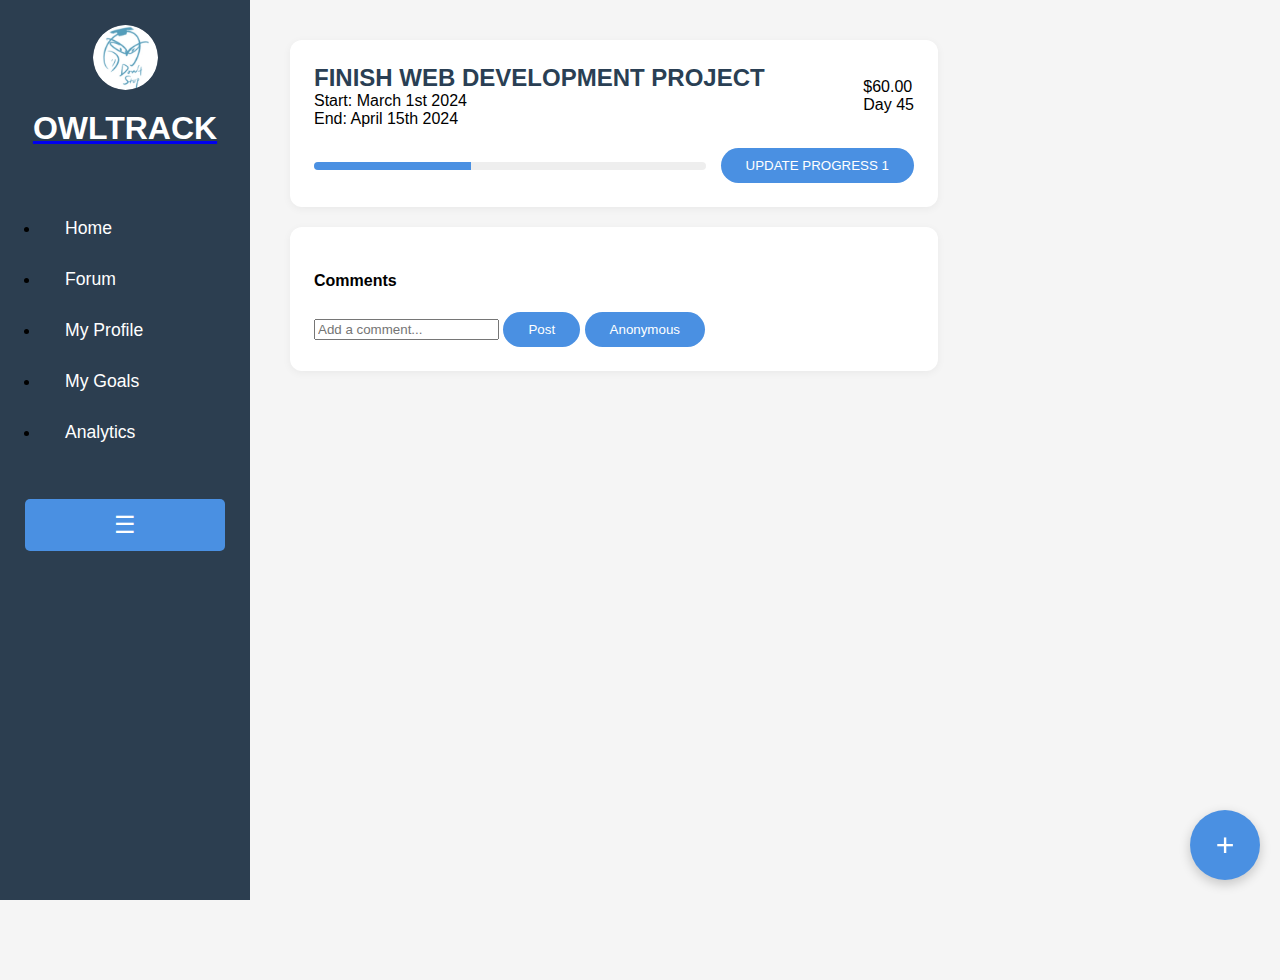
==== commit 34161985: "Update index.html" ====
--- a/index.html
+++ b/index.html
@@ -2,14 +2,155 @@
 <html lang="en">
 <head>
     <meta charset="UTF-8">
-    <title>Goal Achiever - Owltrack</title>
-    <link rel="stylesheet" href="styles.css">
+    <title>OWLTRACK - Dashboard</title>
     <style>
         :root {
             --sidebar-width: 250px;
             --collapsed-width: 80px;
             --primary-color: #4a90e2;
             --success-color: #4CAF50;
+            --bg-color: #2c3e50;
+        }
+
+        body {
+            margin: 0;
+            font-family: 'Segoe UI', Tahoma, Geneva, Verdana, sans-serif;
+            background-color: #f5f5f5;
+        }
+
+        /* SIDEBAR STYLES */
+        .sidebar {
+            width: var(--sidebar-width);
+            height: 100vh;
+            position: fixed;
+            background: var(--bg-color);
+            transition: width 0.3s ease;
+            overflow: hidden;
+            z-index: 1000;
+        }
+
+        .sidebar.collapsed {
+            width: var(--collapsed-width);
+        }
+
+        .sidebar-header {
+            padding: 25px 20px;
+            text-align: center;
+        }
+
+        .logo-image {
+            width: 65px;
+            height: 65px;
+            margin: 0 auto 20px;
+            display: block;
+            border-radius: 50%;
+        }
+
+        .brand-name {
+            font-size: 2rem;
+            margin: 15px 0;
+            color: white;
+            transition: opacity 0.3s ease;
+        }
+
+        .nav-items {
+            list-style: none;
+            padding: 0;
+            margin: 0;
+        }
+
+        .nav-item {
+            padding: 15px 25px;
+            transition: background 0.3s ease;
+        }
+
+        .nav-item a {
+            color: white;
+            text-decoration: none;
+            font-size: 1.1rem;
+            display: block;
+        }
+
+        .nav-item:hover {
+            background-color: #34495e;
+        }
+
+        .sidebar-footer {
+            margin-top: auto;
+            padding: 25px;
+            text-align: center;
+        }
+
+        .toggle-btn {
+            background: var(--primary-color);
+            color: white;
+            border: none;
+            padding: 12px;
+            border-radius: 5px;
+            cursor: pointer;
+            width: 100%;
+            font-size: 1.5rem;
+        }
+
+        /* MAIN CONTENT STYLES */
+        .main-content {
+            margin-left: var(--sidebar-width);
+            padding: 40px;
+            transition: margin-left 0.3s ease;
+            min-height: 100vh;
+        }
+
+        /* GOAL CARD STYLES */
+        .goal-card {
+            background: white;
+            border-radius: 12px;
+            padding: 24px;
+            margin-bottom: 20px;
+            box-shadow: 0 2px 8px rgba(0,0,0,0.05);
+            max-width: 600px;
+        }
+
+        .goal-header {
+            display: flex;
+            justify-content: space-between;
+            align-items: center;
+            margin-bottom: 15px;
+        }
+
+        .goal-info strong {
+            font-size: 1.5rem;
+            color: #2A3F54;
+        }
+
+        .progress-container {
+            display: flex;
+            align-items: center;
+            gap: 15px;
+            margin-top: 20px;
+        }
+
+        .update-button {
+            background: var(--primary-color);
+            color: white;
+            border: none;
+            padding: 10px 25px;
+            border-radius: 20px;
+            cursor: pointer;
+            transition: background 0.3s ease;
+        }
+
+        .progress-bar {
+            flex-grow: 1;
+            height: 8px;
+            background: #eee;
+            border-radius: 4px;
+            overflow: hidden;
+        }
+
+        .progress-fill {
+            height: 100%;
+            background: var(--primary-color);
+            transition: width 0.3s ease;
         }
 
         /* NOTIFICATION STYLES */
@@ -53,88 +194,6 @@
             max-width: 500px;
         }
 
-        /* REMAINING STYLES FROM BEFORE... */
-        .sidebar {
-            width: var(--sidebar-width);
-            height: 100vh;
-            position: fixed;
-            background: #2c3e50;
-            transition: width 0.3s ease;
-            overflow: hidden;
-        }
-
-        .sidebar.collapsed {
-            width: var(--collapsed-width);
-        }
-
-        .sidebar.collapsed .brand-name,
-        .sidebar.collapsed .nav-items,
-        .sidebar.collapsed .logo-link {
-            display: none;
-        }
-
-        .sidebar.collapsed .logo-image {
-            width: 50px;
-            height: 50px;
-            margin: 15px auto;
-            display: block;
-        }
-
-        .logo-image {
-            width: 65px;
-            height: 65px;
-            margin: 0 auto 20px;
-            display: block;
-            transition: all 0.3s ease;
-        }
-
-        .brand-name {
-            font-size: 2rem;
-            margin: 15px 0;
-            text-align: center;
-            color: white;
-            transition: opacity 0.3s ease;
-        }
-
-        .nav-items ul {
-            list-style-type: none;
-            padding-left: 0;
-        }
-
-        .nav-item {
-            padding: 15px 25px;
-            transition: background 0.3s ease;
-        }
-
-        .nav-item a {
-            font-size: 1.2rem;
-            color: white;
-            text-decoration: none;
-            display: block;
-        }
-
-        .nav-item:hover {
-            background-color: #34495e;
-        }
-
-        .sidebar-footer {
-            margin-top: auto;
-            padding: 25px;
-            text-align: center;
-        }
-
-        .toggle-btn {
-            background: var(--primary-color);
-            color: white;
-            border: none;
-            padding: 12px;
-            border-radius: 5px;
-            cursor: pointer;
-            width: 100%;
-            font-size: 1.5rem;
-            transition: transform 0.3s ease;
-        }
-
         .floating-new-goal-btn {
             position: fixed;
             bottom: 20px;
@@ -152,59 +211,6 @@
             display: flex;
             align-items: center;
             justify-content: center;
-        }
-
-        .main-content {
-            margin-left: var(--sidebar-width);
-            padding: 30px;
-            transition: margin-left 0.3s ease;
-            min-height: 100vh;
-        }
-
-        .sidebar.collapsed ~ .main-content {
-            margin-left: var(--collapsed-width);
-        }
-
-        .example-goal {
-            padding: 40px 30px;
-            margin-bottom: 30px;
-            background: white;
-            border-radius: 15px;
-            box-shadow: 0 2px 10px rgba(0,0,0,0.05);
-        }
-
-        .update-button {
-            margin-top: 50px;
-            padding: 15px 35px;
-            font-size: 1.1rem;
-            background: var(--primary-color);
-            color: white;
-            border: none;
-            border-radius: 25px;
-            cursor: pointer;
-        }
-
-        .comment-section {
-            margin-top: 40px;
-            padding: 20px;
-            background: white;
-            border-radius: 15px;
-            box-shadow: 0 2px 10px rgba(0,0,0,0.05);
-        }
-
-        .comment-input-group {
-            display: flex;
-            gap: 10px;
-            margin-top: 15px;
-        }
-
-        .comment-btn {
-            padding: 10px 20px;
-            background: var(--primary-color);
-            color: white;
-            border: none;
-            border-radius: 5px;
-            cursor: pointer;
         }
     </style>
 </head>
@@ -234,43 +240,49 @@
     </div>
 
     <!-- MAIN CONTENT -->
-    <div class="main-content" id="mainContent">
-        <!-- PINNED GOAL -->
-        <div class="example-goal">
-            <h2>FINISH WEB DEVELOPMENT PROJECT</h2>
-            <div class="project-meta">
-                <div>Start: March 1st 2024</div>
-                <div>Days Elapsed: 45</div>
-                <div>End: April 15th 2024</div>
-                <div>Revenue: $60.00</div>
+    <div class="main-content">
+        <div class="goal-card">
+            <div class="goal-header">
+                <div class="goal-info">
+                    <strong>FINISH WEB DEVELOPMENT PROJECT</strong>
+                    <div>Start: March 1st 2024</div>
+                    <div>End: April 15th 2024</div>
+                </div>
+                <div class="revenue-info">
+                    $60.00<br>
+                    Day 45
+                </div>
             </div>
-            <div class="progress-bar">
-                <div class="progress" style="width: 40%"></div>
+            
+            <div class="progress-container">
+                <div class="progress-bar">
+                    <div class="progress-fill" style="width: 40%"></div>
+                </div>
+                <button class="update-button" onclick="updateProgress()">
+                    UPDATE PROGRESS
+                    <span class="pending-badge">1</span>
+                </button>
             </div>
-            <button class="update-button" onclick="updateProgress()">
-                UPDATE PROGRESS
-                <span class="pending-badge">1</span>
-            </button>
         </div>
 
         <!-- COMMENT SYSTEM -->
-        <div class="comment-section" id="commentSection">
+        <div class="goal-card">
             <h4>Comments</h4>
             <div class="comment-input-group">
                 <input type="text" id="commentInput" placeholder="Add a comment...">
-                <button class="comment-btn" onclick="postComment()">Post</button>
-                <button class="comment-btn anonymous-btn" onclick="postComment(true)">Anonymous</button>
+                <button class="update-button" onclick="postComment()">Post</button>
+                <button class="update-button" onclick="postComment(true)">Anonymous</button>
             </div>
-            <div class="comments-container" id="commentsContainer"></div>
+            <div id="commentsContainer"></div>
         </div>
 
         <!-- CREATE GOAL MODAL -->
         <div class="modal" id="createModal">
             <h2>Create New Goal</h2>
-            <input type="text" id="goalName" placeholder="Goal Name" class="form-input">
-            <input type="date" id="startDate" class="form-input">
-            <input type="date" id="endDate" class="form-input">
-            <textarea id="goalDescription" class="form-input" placeholder="Description"></textarea>
+            <input type="text" id="goalName" placeholder="Goal Name">
+            <input type="date" id="startDate">
+            <input type="date" id="endDate">
+            <textarea id="goalDescription" placeholder="Description"></textarea>
             <div class="modal-actions">
                 <button onclick="createGoal()">Create</button>
                 <button onclick="hideCreateModal()">Cancel</button>
@@ -318,14 +330,6 @@
             document.getElementById('endDate').value = '';
             document.getElementById('goalDescription').value = '';
             hideCreateModal();
-        }
-
-        // Close modal when clicking outside
-        window.onclick = function(event) {
-            const modal = document.getElementById('createModal');
-            if (event.target === modal) {
-                hideCreateModal();
-            }
         }
 
         // Comment System
@@ -355,7 +359,15 @@
             `).join('');
         }
 
-        // Initialize
+        // Close modal when clicking outside
+        window.onclick = function(event) {
+            const modal = document.getElementById('createModal');
+            if (event.target === modal) {
+                hideCreateModal();
+            }
+        }
+
+        // Initialize comments
         displayComments();
     </script>
 </body>
